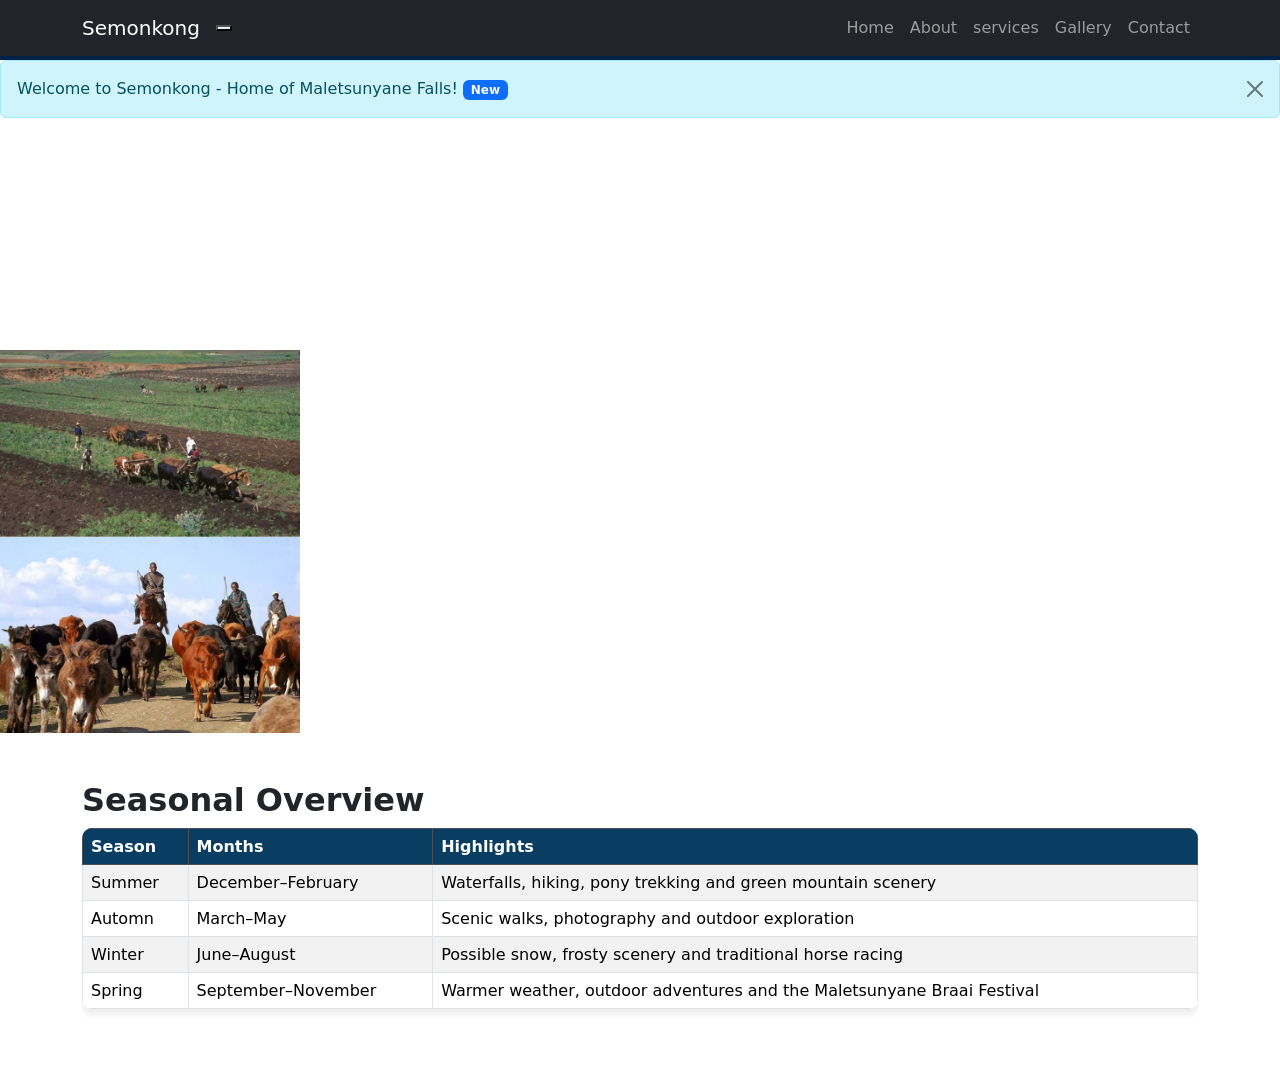
==== About.html @ 9f8ad39a "Add files via upload" ====
<html>
    <head>
        <title></title>
        <link href="https://cdn.jsdelivr.net/npm/bootstrap@5.3.3/dist/css/bootstrap.min.css" rel="stylesheet">
        <link rel="stylesheet" href="style.css">
    </head>
   <body>
    <header>

          <nav class="navbar navbar-expand-lg navbar-dark bg-dark">
             <div class="container">
                <a class="navbar-brand" href="#">Semonkong</a>
                  <button class="navbar-toggle" type="button" data-bs-toggle="collapse" data-bs-target="#myNav">
                     <span class="navbar-toggle-icon"></span>
                     </button>
                       <div class="collapse navbar-collapse" id="myNav">
                        <div class="navbar-nav ms-auto">
                <a class="nav-link" href="Home.html">Home</a>
                <a class="nav-link" href="About.html">About</a>
                <a class="nav-link" href="services.html">services</a>
                <a class="nav-link" href="Gallery.html">Gallery</a>
                <a class="nav-link" href="Contact.html">Contact</a>
                          </div>
                         </div>
             </div>             
            </nav>
    </header>

    <div class="alert alert-info alert-dismissible fade show" role="alert">
        Welcome to Semonkong - Home of Maletsunyane Falls! <span class="badge bg-primary">New</span>
        <button type="button" class="btn-close" data-bs-dismiss="alert"></button>
    </div>
    
 <div class="whole-body">
    <h1>History of the Semonkong Community</h1>
            <p>
               History of the Semonkong Community
Semonkong is a small mountain town in the Maseru District of Lesotho, surrounded by dramatic highlands, deep valleys, and 
beautiful waterfalls. Its name means “Place of Smoke” in Sesotho, referring to the mist and spray rising from the
 famous Maletsunyane Falls. The community is part of the Basotho nation, whose history is closely linked to King Moshoeshoe I, who united different groups of people in the early nineteenth century and established the foundations of modern 
 Lesotho. Basotho communities developed strong traditions of cooperation, livestock farming, storytelling, and respect for their land and ancestors.

For generations, life in Semonkong has been shaped by the
 mountainous landscape and the changing seasons.</p>
 <div style="width: 300px; float: left; gap: 15px; margin: right; border-radius: 50%;">
    <img src="images.jpg" style="width: 100%; display: block;" ></img>
 <img src="Lipere.jpg" style="width: 100%; display: block;"></img>
 </div> 
 <p>Many local 
 families have relied on livestock farming, particularly sheep,
  goats, cattle, and horses, as well as small-scale agriculture and traditional crafts. Horses and
   Basotho ponies remain important for travelling through remote areas where roads are difficult to navigate. 
   Community life is also influenced by traditional music, dance, initiation customs, oral histories, and the Sesotho language.
    In recent years, tourism has become increasingly important, with visitors attracted by the spectacular scenery, pony trekking, 
    hiking, and opportunities to experience rural Basotho life.</p>
    </div>
    <div style="clear:both";></div>
    
            <div class="container my-5">
                <div class="row">
                <div class="col-12">
                <h2>
                    Seasonal Overview
                </h2>
                   <div class="table-responsive">   
                <table class="table table-bordered table-striped table-hover"> 
                   <thead class="table-dark table"> <tr> <th>Season</th>  <th>Months</th> <th>Highlights</th> </tr> </thead>
                      
                    <tbody><tr> <td>Summer</td> <td>December–February</td> <td>Waterfalls, hiking, pony trekking and green mountain scenery</td> </tr>
                    <tr> <td>Automn</td> <td>March–May</td>  <td>Scenic walks, photography and outdoor exploration</td> </tr>
                    <tr> <td>Winter</td>     <td>June–August</td> <td>Possible snow, frosty scenery and traditional horse racing</td> </tr>
                    <tr> <td>Spring</td>          <td>September–November</td>          <td>Warmer weather, outdoor adventures and the Maletsunyane Braai Festival</td> </tr>
                    </tbody>
                </table>
                </div>
                </div>
                </div>
                
                

       <script src="https://cdn.jsdelivr.net/npm/bootstrap@5.3.3/dist/js/bootstrap.bundle.min.js"></script>
   </body>
</html>
---- style.css ----
.whole-body{color: white; 
    font-family: sans-serif; 
    background-image :url('Waterfall.WEBP'); border-radius: 3%;
     background-size: cover; 
     margin-right: 200px;}
     nav :hover{color: green;}
.pictur{ position: relative; 
    width: 400px;
    object-fit: cover;
    border: 2px solid #002147;}
.gallery{display:grid;padding: 15px;}
h1,h2,h3{font-weight: bold;}

header{border-bottom: 4px solid #002147;}

.table{border-radius: 10px;
overflow: hidden;
box-shadow: 0 4px 8px rgba(0,0,0,0.1);
color: black;
width: 100%;
border-collapse: collapse;
background-color: white;}

.table td{background-color: white;
color: black;}

.table th{background-color: #0a3d62;
color: white;}

.table tbody tr :hover{background-color: #e8f6ff;}
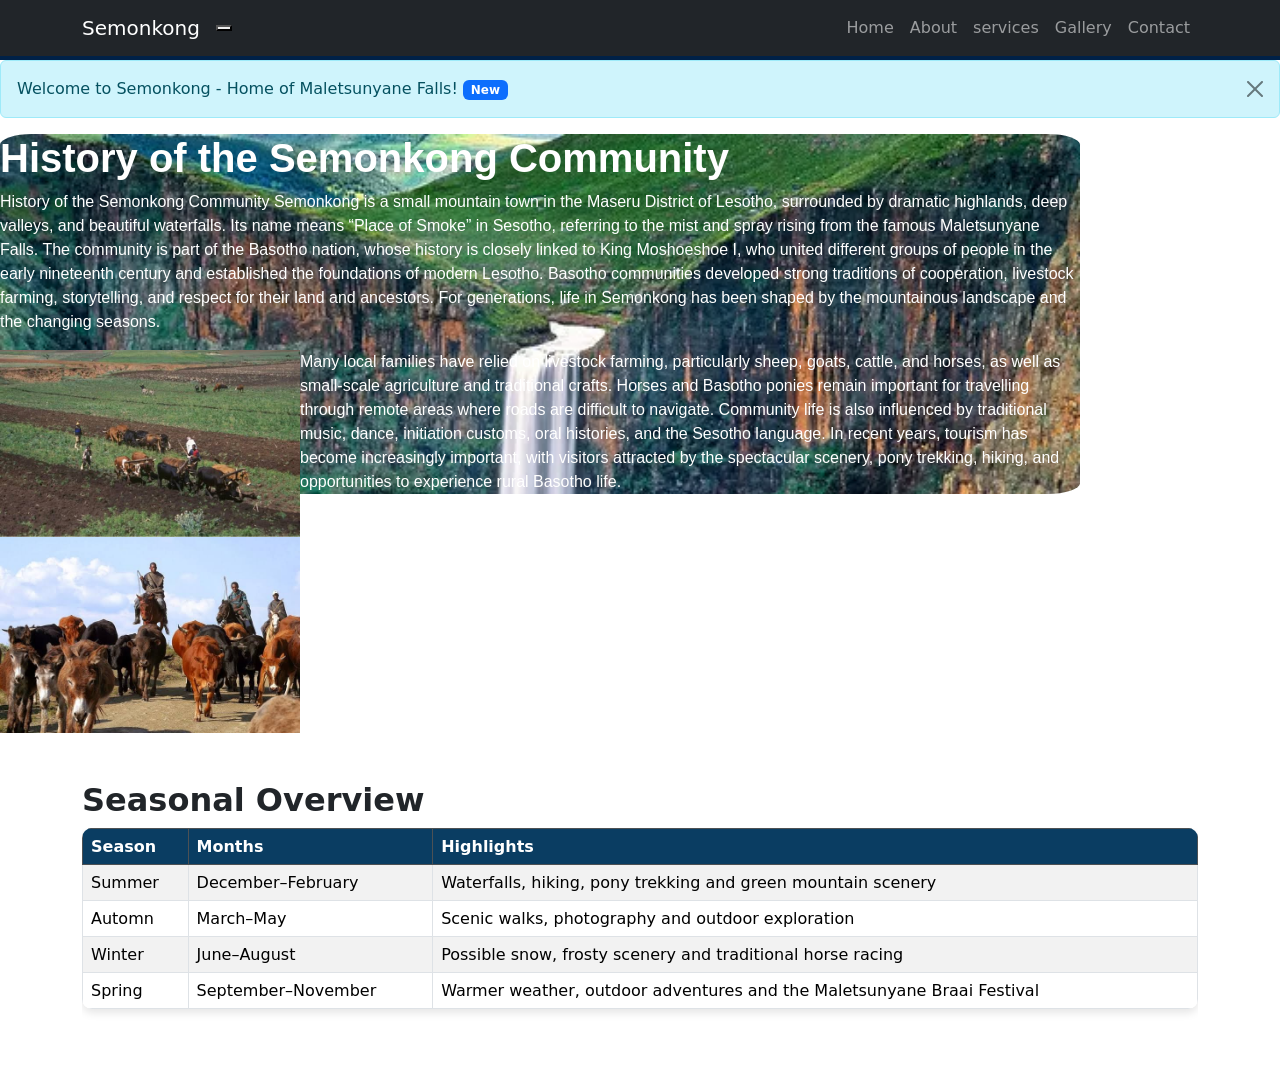
==== commit 586eba9e: "Update About.html" ====
--- a/About.html
+++ b/About.html
@@ -15,7 +15,7 @@
                      </button>
                        <div class="collapse navbar-collapse" id="myNav">
                         <div class="navbar-nav ms-auto">
-                <a class="nav-link" href="Home.html">Home</a>
+                <a class="nav-link" href="index.html">Home</a>
                 <a class="nav-link" href="About.html">About</a>
                 <a class="nav-link" href="services.html">services</a>
                 <a class="nav-link" href="Gallery.html">Gallery</a>
--- a/style.css
+++ b/style.css
@@ -1,6 +1,6 @@
 .whole-body{color: white; 
     font-family: sans-serif; 
-    background-image :url('Waterfall.WEBP'); border-radius: 3%;
+    background-image :url('Waterfall.webp'); border-radius: 3%;
      background-size: cover; 
      margin-right: 200px;}
      nav :hover{color: green;}
@@ -27,4 +27,4 @@
 .table th{background-color: #0a3d62;
 color: white;}
 
-.table tbody tr :hover{background-color: #e8f6ff;}+.table tbody tr :hover{background-color: #e8f6ff;}
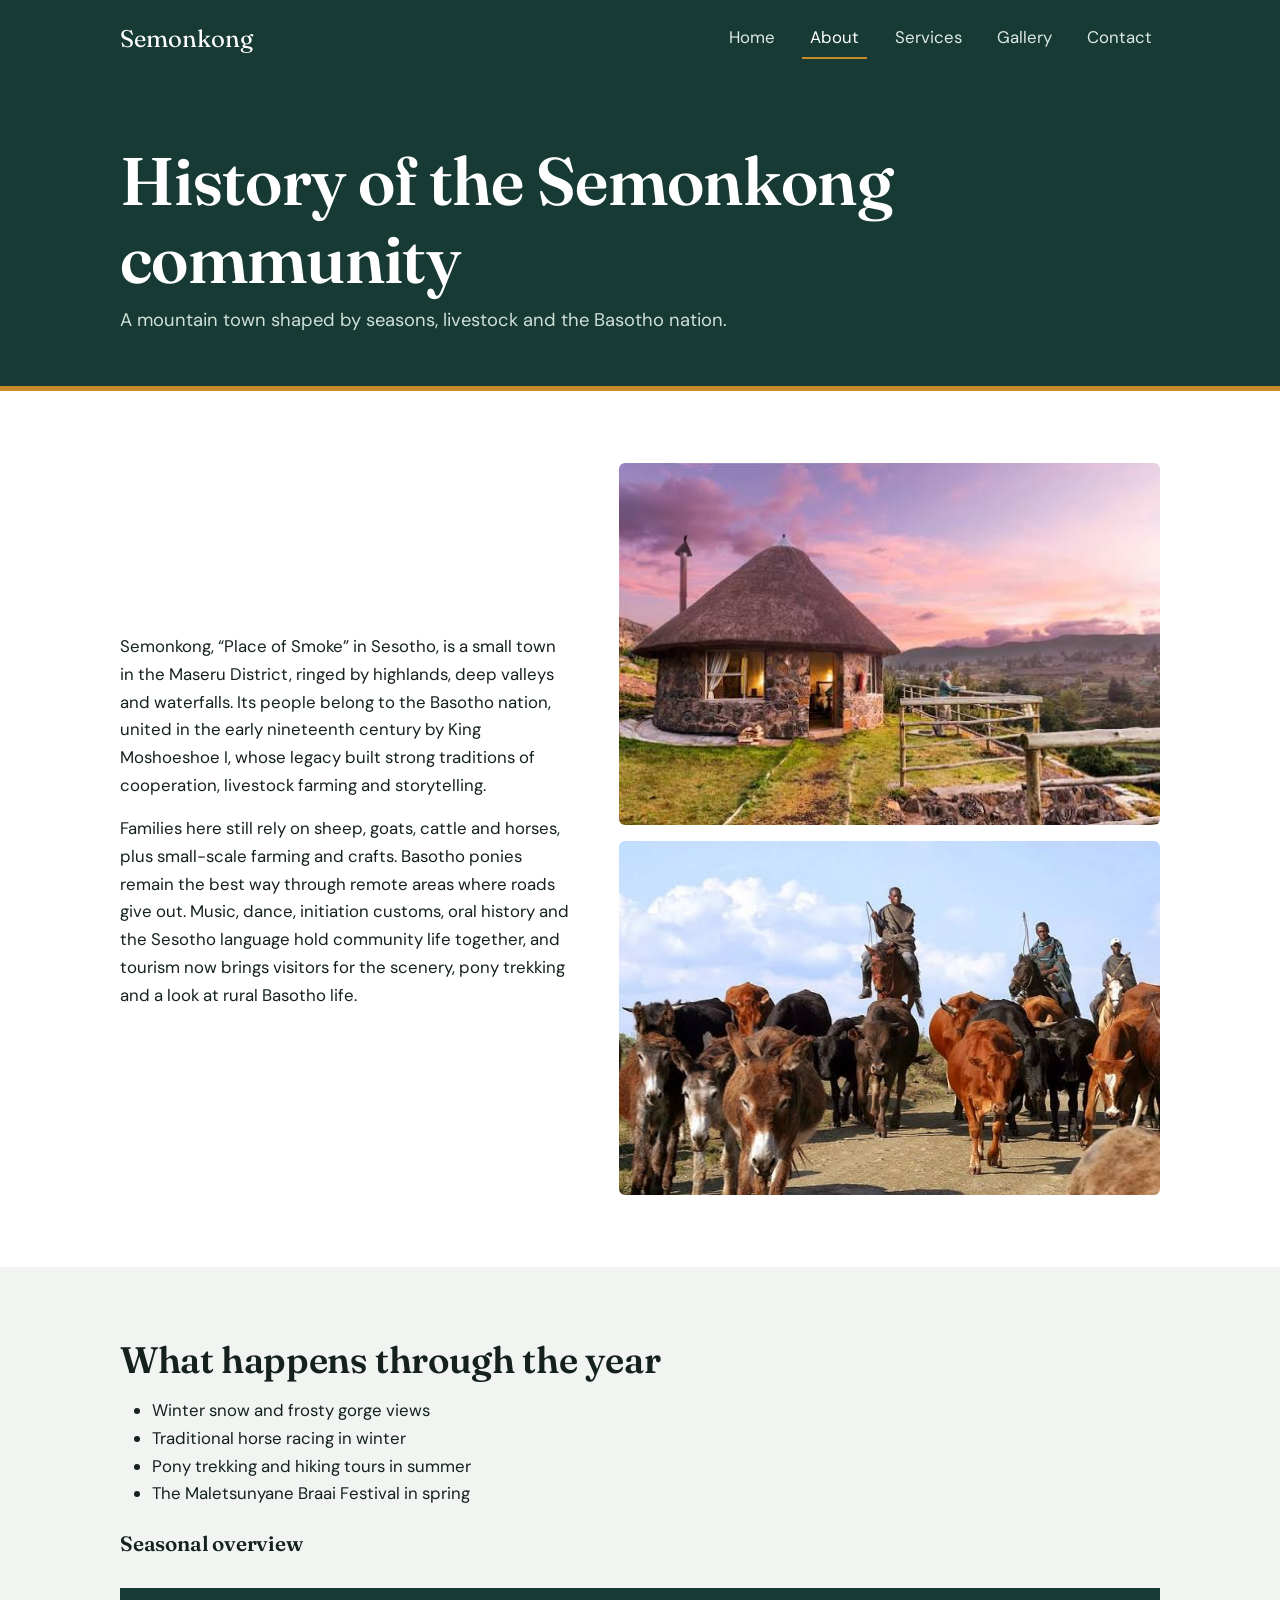
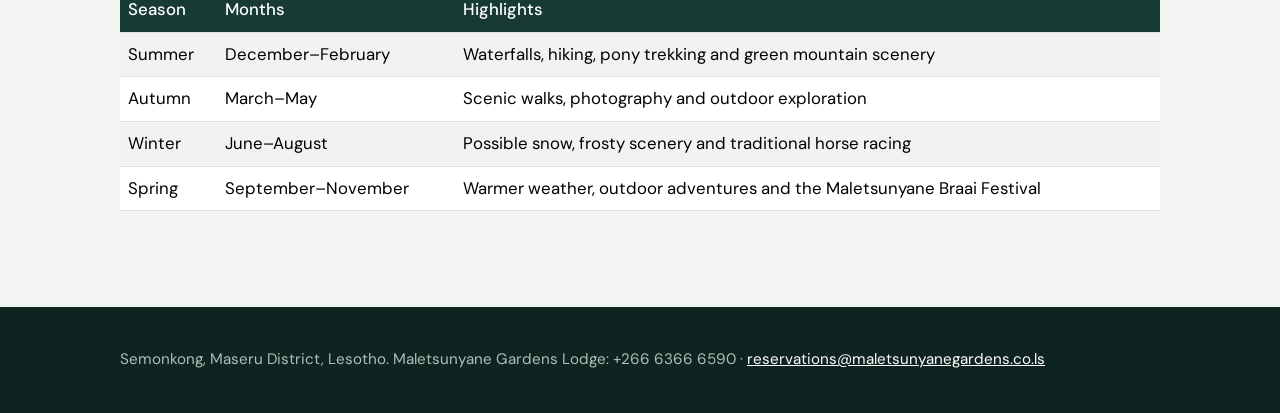
==== commit 7d34c4d8: "Add files via upload" ====
--- a/About.html
+++ b/About.html
@@ -1,83 +1,22 @@
-<html>
-    <head>
-        <title></title>
-        <link href="https://cdn.jsdelivr.net/npm/bootstrap@5.3.3/dist/css/bootstrap.min.css" rel="stylesheet">
-        <link rel="stylesheet" href="style.css">
-    </head>
-   <body>
-    <header>
-
-          <nav class="navbar navbar-expand-lg navbar-dark bg-dark">
-             <div class="container">
-                <a class="navbar-brand" href="#">Semonkong</a>
-                  <button class="navbar-toggle" type="button" data-bs-toggle="collapse" data-bs-target="#myNav">
-                     <span class="navbar-toggle-icon"></span>
-                     </button>
-                       <div class="collapse navbar-collapse" id="myNav">
-                        <div class="navbar-nav ms-auto">
-                <a class="nav-link" href="index.html">Home</a>
-                <a class="nav-link" href="About.html">About</a>
-                <a class="nav-link" href="services.html">services</a>
-                <a class="nav-link" href="Gallery.html">Gallery</a>
-                <a class="nav-link" href="Contact.html">Contact</a>
-                          </div>
-                         </div>
-             </div>             
-            </nav>
-    </header>
-
-    <div class="alert alert-info alert-dismissible fade show" role="alert">
-        Welcome to Semonkong - Home of Maletsunyane Falls! <span class="badge bg-primary">New</span>
-        <button type="button" class="btn-close" data-bs-dismiss="alert"></button>
-    </div>
-    
- <div class="whole-body">
-    <h1>History of the Semonkong Community</h1>
-            <p>
-               History of the Semonkong Community
-Semonkong is a small mountain town in the Maseru District of Lesotho, surrounded by dramatic highlands, deep valleys, and 
-beautiful waterfalls. Its name means “Place of Smoke” in Sesotho, referring to the mist and spray rising from the
- famous Maletsunyane Falls. The community is part of the Basotho nation, whose history is closely linked to King Moshoeshoe I, who united different groups of people in the early nineteenth century and established the foundations of modern 
- Lesotho. Basotho communities developed strong traditions of cooperation, livestock farming, storytelling, and respect for their land and ancestors.
-
-For generations, life in Semonkong has been shaped by the
- mountainous landscape and the changing seasons.</p>
- <div style="width: 300px; float: left; gap: 15px; margin: right; border-radius: 50%;">
-    <img src="images.jpg" style="width: 100%; display: block;" ></img>
- <img src="Lipere.jpg" style="width: 100%; display: block;"></img>
- </div> 
- <p>Many local 
- families have relied on livestock farming, particularly sheep,
-  goats, cattle, and horses, as well as small-scale agriculture and traditional crafts. Horses and
-   Basotho ponies remain important for travelling through remote areas where roads are difficult to navigate. 
-   Community life is also influenced by traditional music, dance, initiation customs, oral histories, and the Sesotho language.
-    In recent years, tourism has become increasingly important, with visitors attracted by the spectacular scenery, pony trekking, 
-    hiking, and opportunities to experience rural Basotho life.</p>
-    </div>
-    <div style="clear:both";></div>
-    
-            <div class="container my-5">
-                <div class="row">
-                <div class="col-12">
-                <h2>
-                    Seasonal Overview
-                </h2>
-                   <div class="table-responsive">   
-                <table class="table table-bordered table-striped table-hover"> 
-                   <thead class="table-dark table"> <tr> <th>Season</th>  <th>Months</th> <th>Highlights</th> </tr> </thead>
-                      
-                    <tbody><tr> <td>Summer</td> <td>December–February</td> <td>Waterfalls, hiking, pony trekking and green mountain scenery</td> </tr>
-                    <tr> <td>Automn</td> <td>March–May</td>  <td>Scenic walks, photography and outdoor exploration</td> </tr>
-                    <tr> <td>Winter</td>     <td>June–August</td> <td>Possible snow, frosty scenery and traditional horse racing</td> </tr>
-                    <tr> <td>Spring</td>          <td>September–November</td>          <td>Warmer weather, outdoor adventures and the Maletsunyane Braai Festival</td> </tr>
-                    </tbody>
-                </table>
-                </div>
-                </div>
-                </div>
-                
-                
-
-       <script src="https://cdn.jsdelivr.net/npm/bootstrap@5.3.3/dist/js/bootstrap.bundle.min.js"></script>
-   </body>
-</html>
+<!DOCTYPE html>
+<html lang="en"><head><meta charset="UTF-8"><meta name="viewport" content="width=device-width, initial-scale=1">
+<title>About | Semonkong, Lesotho</title>
+<link href="https://cdn.jsdelivr.net/npm/bootstrap@5.3.3/dist/css/bootstrap.min.css" rel="stylesheet">
+<link href="https://fonts.googleapis.com/css2?family=DM+Sans:wght@400;600&family=Fraunces:wght@600&display=swap" rel="stylesheet">
+<link rel="stylesheet" href="style.css"></head>
+<body>
+<nav class="navbar navbar-expand-lg navbar-dark"><div class="wrap d-flex flex-wrap align-items-center justify-content-between w-100">
+<a class="navbar-brand" href="Home.html">Semonkong</a>
+<button class="navbar-toggler" type="button" data-bs-toggle="collapse" data-bs-target="#myNav" aria-controls="myNav" aria-expanded="false" aria-label="Toggle navigation"><span class="navbar-toggler-icon"></span></button>
+<div class="collapse navbar-collapse justify-content-end" id="myNav"><div class="navbar-nav"><a class="nav-link" href="Home.html">Home</a><a class="nav-link active" href="About.html">About</a><a class="nav-link" href="services.html">Services</a><a class="nav-link" href="Gallery.html">Gallery</a><a class="nav-link" href="Contact.html">Contact</a></div></div></div></nav>
+<header class="page-head"><div class="wrap"><h1>History of the Semonkong community</h1><p>A mountain town shaped by seasons, livestock and the Basotho nation.</p></div></header><section class="sec"><div class="wrap"><div class="split"><div><p>Semonkong, “Place of Smoke” in Sesotho, is a small town in the Maseru District, ringed by highlands, deep valleys and waterfalls. Its people belong to the Basotho nation, united in the early nineteenth century by King Moshoeshoe I, whose legacy built strong traditions of cooperation, livestock farming and storytelling.</p>
+<p>Families here still rely on sheep, goats, cattle and horses, plus small-scale farming and crafts. Basotho ponies remain the best way through remote areas where roads give out. Music, dance, initiation customs, oral history and the Sesotho language hold community life together, and tourism now brings visitors for the scenery, pony trekking and a look at rural Basotho life.</p></div>
+<div><img class="rounded mb-3" src="images.jpg" alt="Thatched stone rondavel at sunset"><img class="rounded" src="Lipere.jpg" alt="Herders on horseback with cattle and ponies"></div></div></div></section><section class="sec tint"><div class="wrap"><h2>What happens through the year</h2><ul><li>Winter snow and frosty gorge views</li><li>Traditional horse racing in winter</li><li>Pony trekking and hiking tours in summer</li><li>The Maletsunyane Braai Festival in spring</li></ul>
+<h3 class="mt-4">Seasonal overview</h3><div class="table-wrap"><table class="table table-striped table-hover"><thead><tr><th>Season</th><th>Months</th><th>Highlights</th></tr></thead><tbody>
+<tr><td>Summer</td><td>December–February</td><td>Waterfalls, hiking, pony trekking and green mountain scenery</td></tr>
+<tr><td>Autumn</td><td>March–May</td><td>Scenic walks, photography and outdoor exploration</td></tr>
+<tr><td>Winter</td><td>June–August</td><td>Possible snow, frosty scenery and traditional horse racing</td></tr>
+<tr><td>Spring</td><td>September–November</td><td>Warmer weather, outdoor adventures and the Maletsunyane Braai Festival</td></tr></tbody></table></div></div></section>
+<footer><div class="wrap">Semonkong, Maseru District, Lesotho. Maletsunyane Gardens Lodge: +266 6366 6590 · <a href="mailto:reservations@maletsunyanegardens.co.ls">reservations@maletsunyanegardens.co.ls</a></div></footer>
+<script src="https://cdn.jsdelivr.net/npm/bootstrap@5.3.3/dist/js/bootstrap.bundle.min.js"></script>
+</body></html>
--- a/style.css
+++ b/style.css
@@ -1,30 +1,54 @@
-.whole-body{color: white; 
-    font-family: sans-serif; 
-    background-image :url('Waterfall.webp'); border-radius: 3%;
-     background-size: cover; 
-     margin-right: 200px;}
-     nav :hover{color: green;}
-.pictur{ position: relative; 
-    width: 400px;
-    object-fit: cover;
-    border: 2px solid #002147;}
-.gallery{display:grid;padding: 15px;}
-h1,h2,h3{font-weight: bold;}
-
-header{border-bottom: 4px solid #002147;}
-
-.table{border-radius: 10px;
-overflow: hidden;
-box-shadow: 0 4px 8px rgba(0,0,0,0.1);
-color: black;
-width: 100%;
-border-collapse: collapse;
-background-color: white;}
-
-.table td{background-color: white;
-color: black;}
-
-.table th{background-color: #0a3d62;
-color: white;}
-
-.table tbody tr :hover{background-color: #e8f6ff;}
+:root{--ink:#14211f;--gorge:#173a34;--mist:#f1f4f0;--ochre:#c98a2b;--sky:#3d6b86;--line:#d3dcd5;--serif:'Fraunces',Georgia,serif;--sans:'DM Sans',system-ui,sans-serif}
+*{box-sizing:border-box}
+body{margin:0;font-family:var(--sans);color:var(--ink);background:#fff;line-height:1.65;font-size:1.05rem}
+h1,h2,h3{font-family:var(--serif);line-height:1.15;font-weight:600;letter-spacing:-.01em}
+h1{font-size:clamp(2.4rem,5.5vw,4.2rem)}h2{font-size:clamp(1.7rem,3vw,2.3rem);margin-bottom:1rem}h3{font-size:1.3rem}
+p{max-width:68ch}
+a{color:var(--sky)}
+:focus-visible{outline:3px solid var(--ochre);outline-offset:3px}
+.navbar{background:var(--gorge)!important;padding:.9rem 0;position:sticky;top:0;z-index:20}
+.navbar-brand{font-family:var(--serif);font-size:1.5rem;color:#fff!important}
+.navbar .nav-link{color:#dfe9e3;margin-left:1.2rem;padding:.3rem 0;border-bottom:2px solid transparent}
+.navbar .nav-link:hover{color:#fff;border-color:var(--ochre)}
+.navbar .nav-link.active{color:#fff;border-color:var(--ochre)}
+.wrap{max-width:1080px;margin:0 auto;padding:0 1.25rem}
+.sec{padding:4.5rem 0}.sec.tint{background:var(--mist)}
+.hero{display:grid;grid-template-columns:1.05fr 1fr;min-height:82vh;background:var(--gorge);color:#fff}
+.hero .txt{padding:5rem 2rem 5rem max(1.25rem,calc((100vw - 1080px)/2));align-self:center}
+.hero p{color:#cfe0d7;font-size:1.2rem}
+.hero img{width:100%;height:100%;object-fit:cover;min-height:340px}
+.btn-go{display:inline-block;background:var(--ochre);color:#1b1305;font-weight:600;padding:.8rem 1.6rem;border-radius:4px;text-decoration:none;border:0}
+.btn-go:hover{background:#e0a042;color:#1b1305}
+.btn-line{display:inline-block;color:#fff;padding:.8rem 1.4rem;margin-left:.6rem;border:1px solid #6f9488;border-radius:4px;text-decoration:none}
+.btn-line:hover{background:#fff1;color:#fff}
+.page-head{background:var(--gorge);color:#fff;padding:4rem 0 3.2rem;border-bottom:5px solid var(--ochre)}
+.page-head p{color:#cfe0d7;font-size:1.15rem;margin:0}
+.facts{display:grid;grid-template-columns:repeat(3,1fr);gap:1.5rem;margin:2rem 0 0;padding:0}
+.facts div{border-top:3px solid var(--ochre);padding-top:.7rem}
+.facts dt{font-family:var(--serif);font-size:1.6rem}.facts dd{margin:0;color:#4b5b57}
+.split{display:grid;grid-template-columns:1fr 1.2fr;gap:3rem;align-items:center}
+.split img,.rounded{width:100%;border-radius:6px;display:block}
+.flex-row{display:flex;flex-wrap:wrap;gap:1.5rem}
+.flex-row>div{flex:1 1 240px;border-top:3px solid var(--ochre);padding-top:.8rem}
+.flex-row h3{margin:0 0 .3rem}
+.table{margin:1.5rem 0}.table th{background:var(--gorge);color:#fff;font-weight:500}
+.table-wrap{overflow-x:auto}
+.cta{background:var(--gorge);color:#fff;text-align:center;padding:4rem 1rem}.cta p{margin:0 auto 1.5rem;color:#cfe0d7}
+.grid{display:grid;grid-template-columns:repeat(auto-fill,minmax(260px,1fr));grid-auto-rows:240px;grid-auto-flow:dense;gap:1rem}
+.grid figure{margin:0;position:relative;overflow:hidden;border-radius:6px;cursor:zoom-in}
+.grid .tall{grid-row:span 2}.grid .wide{grid-column:span 2}
+.grid img{width:100%;height:100%;object-fit:cover;transition:transform .5s}
+.grid figure:hover img{transform:scale(1.04)}
+.grid figcaption{position:absolute;inset:auto 0 0;padding:2.5rem 1rem .8rem;color:#fff;font-size:.95rem;background:linear-gradient(transparent,#000a)}
+dialog{border:0;padding:0;background:transparent;max-width:92vw;color:#fff;text-align:center}
+dialog::backdrop{background:#000d}dialog img{max-width:92vw;max-height:80vh;border-radius:4px}
+dialog button{background:#fff2;color:#fff;border:0;padding:.5rem 1rem;margin:.6rem .2rem;border-radius:4px}
+.info li{margin-bottom:.5rem;list-style:none}.info ul{padding:0}
+.form-grid{display:grid;grid-template-columns:1fr 1fr;gap:1.1rem}.form-grid .full{grid-column:1/-1}
+label{font-weight:600;display:block;margin-bottom:.25rem}
+input,textarea{width:100%;padding:.7rem .8rem;border:1px solid #9fb0a6;border-radius:4px;font:inherit}
+.err{color:#b3261e;font-size:.9rem;min-height:1.2rem;display:block}
+#formSuccess{background:#e4f2e8;border-left:4px solid #2e7d4f;padding:.9rem 1rem;margin-bottom:1rem;display:none}
+footer{background:#0f2420;color:#aebfb7;padding:2.5rem 0;font-size:.95rem}footer a{color:#fff}
+@media(max-width:820px){.hero,.split{grid-template-columns:1fr}.hero img{order:-1;height:42vh}.hero .txt{padding:2.5rem 1.25rem}.facts{grid-template-columns:1fr}.grid .wide{grid-column:auto}.form-grid{grid-template-columns:1fr}.navbar .nav-link{margin-left:0}}
+@media(prefers-reduced-motion:reduce){*{transition:none!important}}
